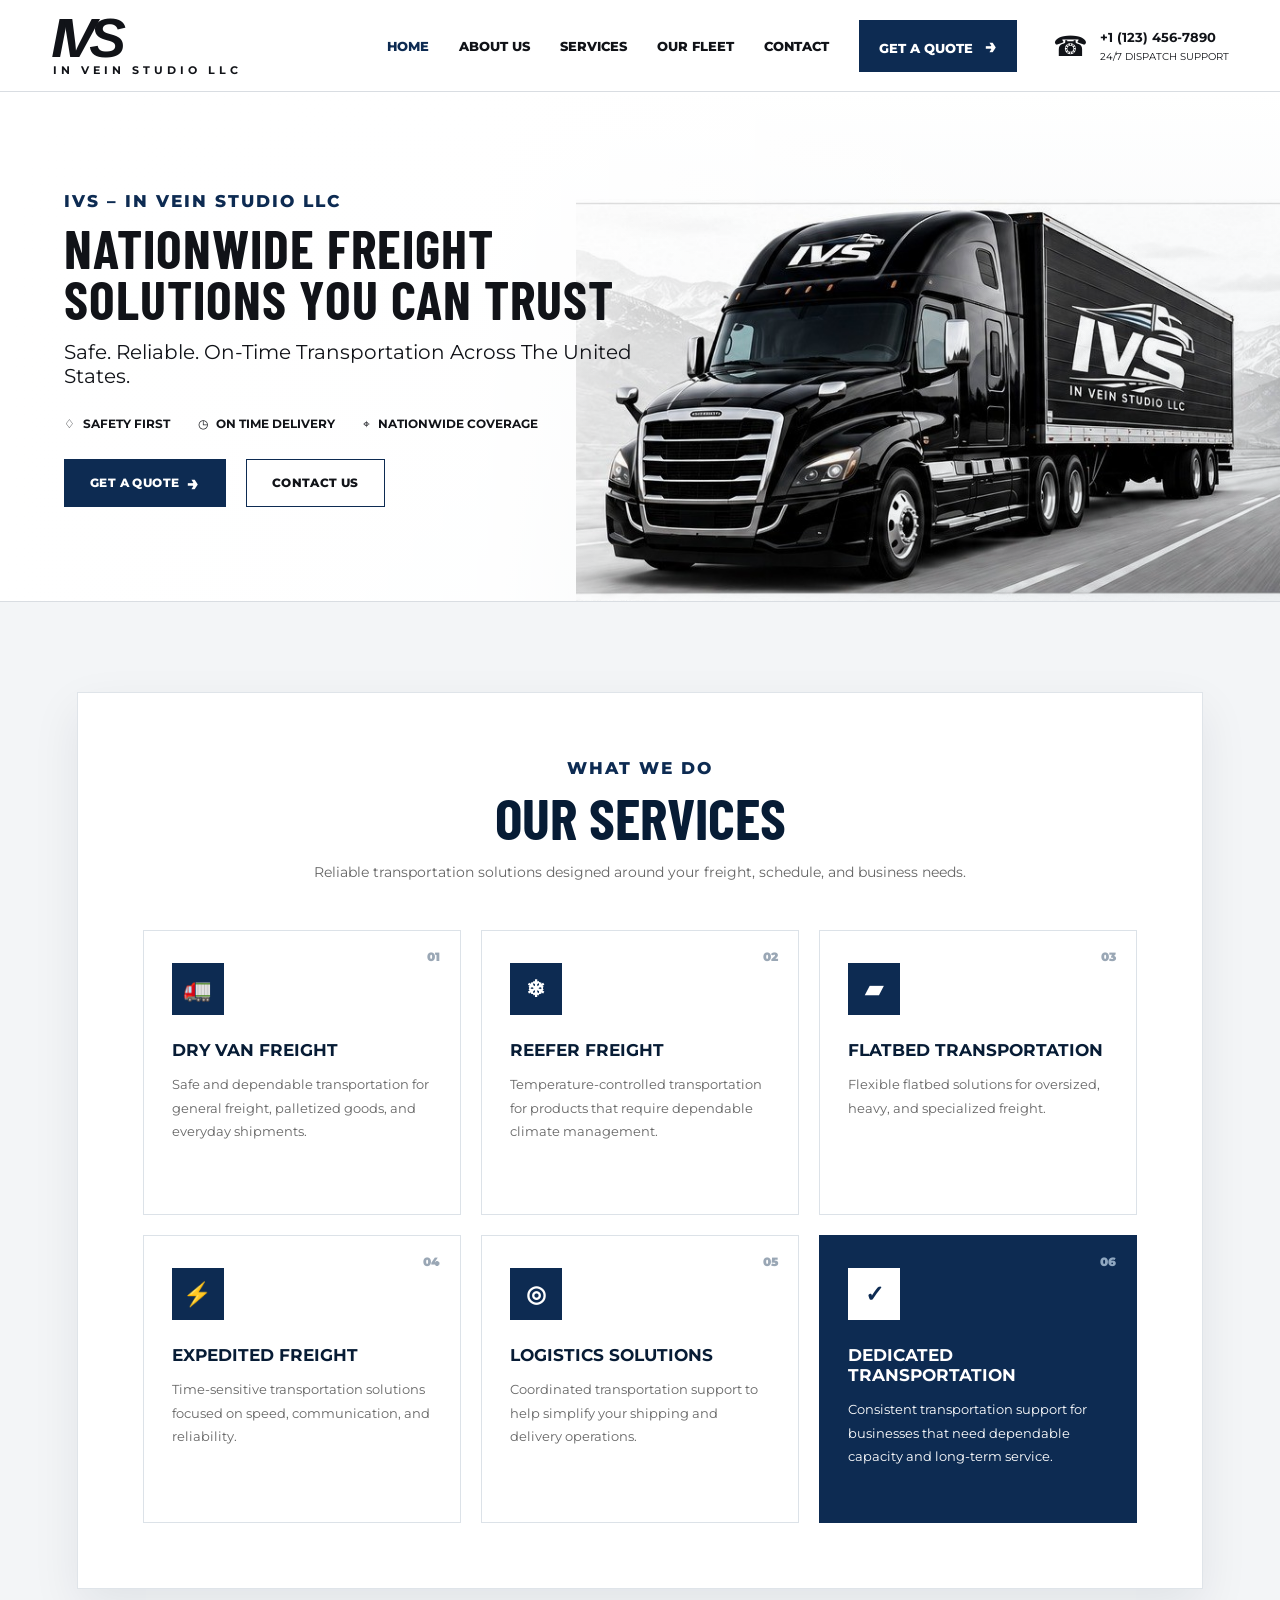
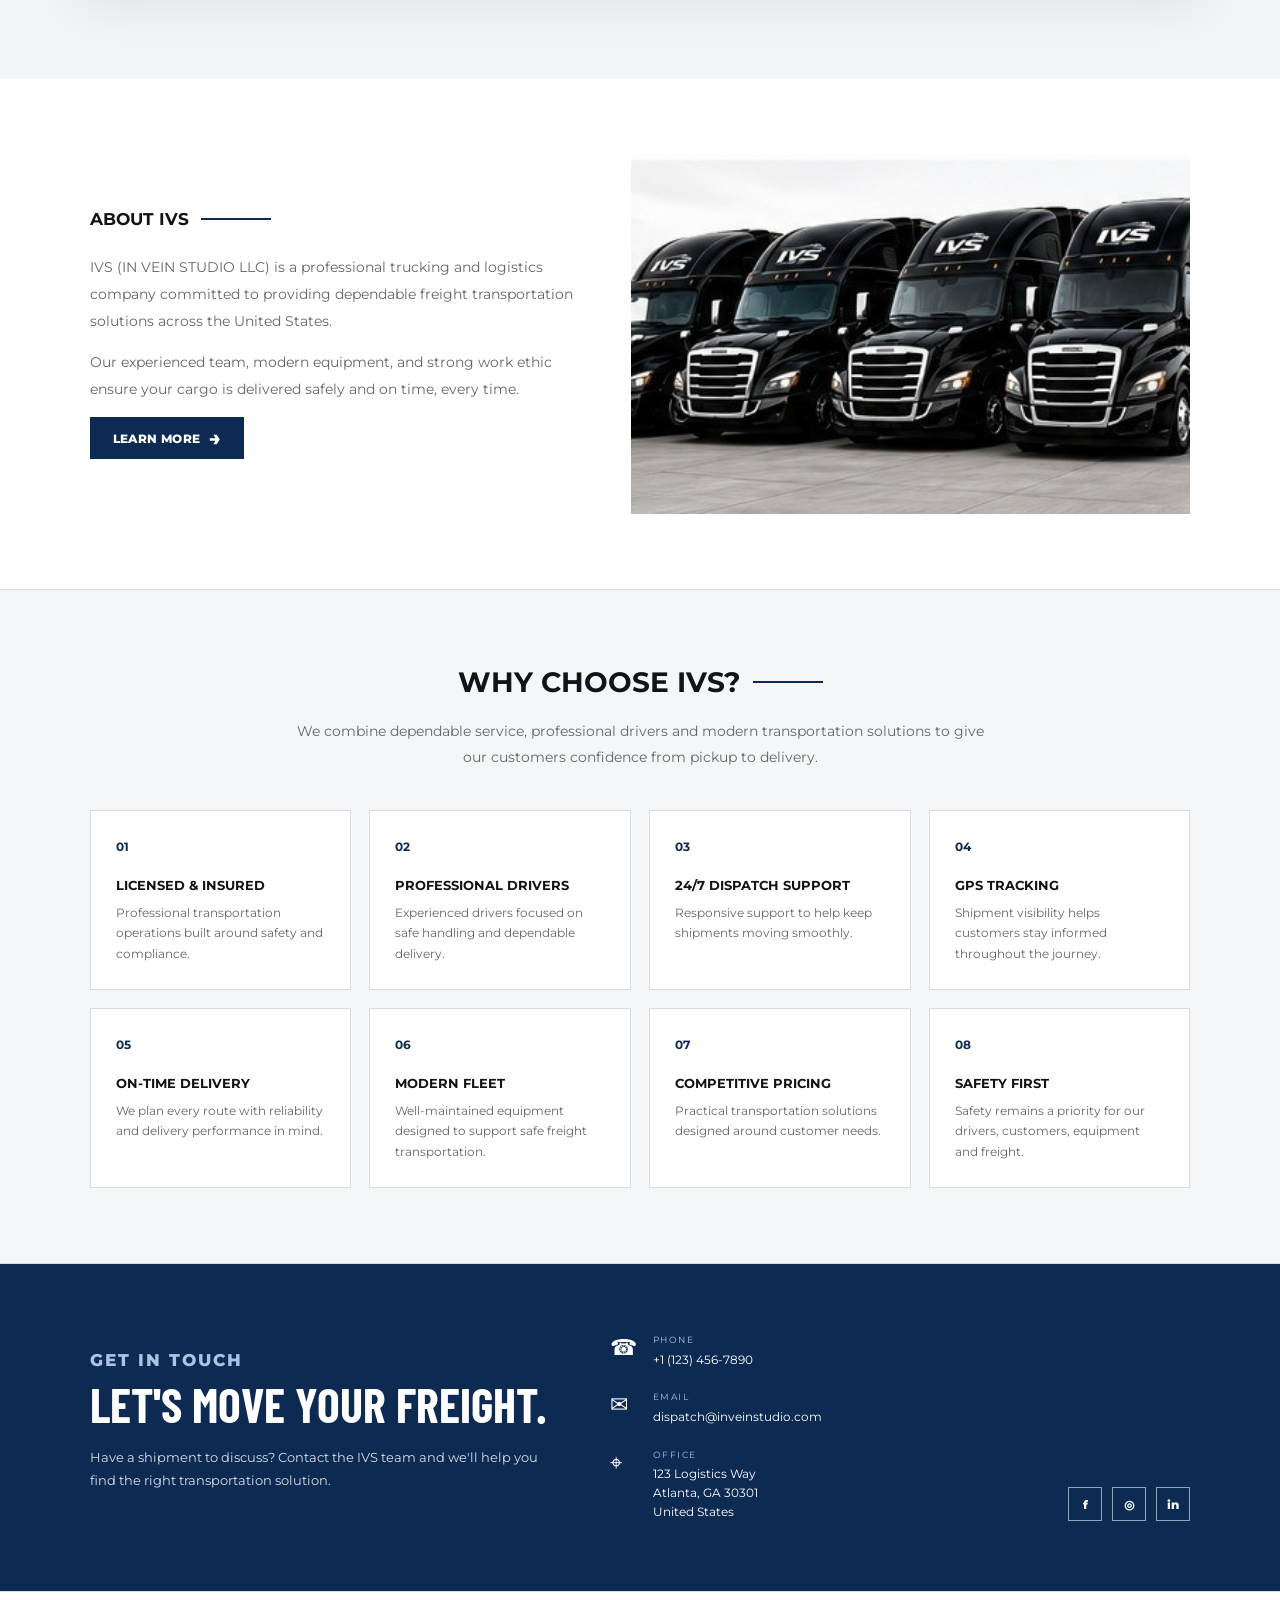
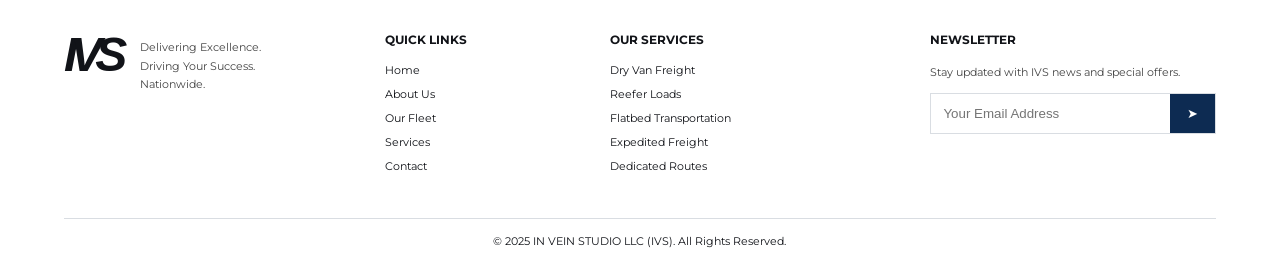
==== index.html @ 886f889c "IVS" ====
<!DOCTYPE html>
<html lang="en">
<head>
  <meta charset="UTF-8">
  <meta name="viewport" content="width=device-width, initial-scale=1.0">
  <meta name="description" content="IVS – In Vein Studio LLC provides reliable nationwide freight and trucking solutions across the United States.">
  <meta name="keywords" content="IVS, In Vein Studio LLC, trucking, freight, logistics, nationwide transportation">
  <meta name="theme-color" content="#0d2b52">
  <title>IVS – In Vein Studio LLC | Nationwide Freight Solutions</title>
  <link rel="stylesheet" href="style.css">
</head>
<body>
  <header class="site-header">
    <a class="brand" href="#home" aria-label="IVS Home">
      <span class="brand-mark">IVS</span>
      <span class="brand-sub">IN VEIN STUDIO LLC</span>
    </a>

    <button class="menu-toggle" aria-label="Open navigation" aria-expanded="false">☰</button>

    <nav class="nav" id="nav">
      <a class="active" href="#home">HOME</a>
      <a href="/about.html">ABOUT US</a>
      <a href="#services">SERVICES</a>
      <a href="#fleet">OUR FLEET</a>
      <a href="#contact">CONTACT</a>
      <a class="nav-quote" href="#quote">GET A QUOTE <span>→</span></a>
    </nav>

    <div class="header-phone">
      <span class="phone-icon">☎</span>
      <div><strong>+1 (123) 456-7890</strong><small>24/7 DISPATCH SUPPORT</small></div>
    </div>
  </header>

  <main>
    <section class="hero" id="home">
      <div class="hero-bg"></div>
      <div class="hero-content">
        <p class="eyebrow">IVS – IN VEIN STUDIO LLC</p>
        <h1>NATIONWIDE FREIGHT<br> SOLUTIONS YOU CAN TRUST</h1>
        <p class="hero-copy">Safe. Reliable. On-Time Transportation Across The United States.</p>

        <div class="trust-row">
          <span>♢ <b>SAFETY FIRST</b></span>
          <span>◷ <b>ON TIME DELIVERY</b></span>
          <span>⌖ <b>NATIONWIDE COVERAGE</b></span>
        </div>

        <div class="hero-actions">
          <a class="btn primary" href="#quote">GET A QUOTE <span>→</span></a>
          <a class="btn outline" href="#contact">CONTACT US</a>
        </div>
      </div>
      <img class="hero-truck" src="hero-truck.jpg" alt="IVS semi truck">
    </section>

    
<section id="services" class="services-section">
  <div class="services-container">
    <div class="section-heading">
      <p class="eyebrow">WHAT WE DO</p>
      <h2>OUR SERVICES</h2>
      <p>Reliable transportation solutions designed around your freight, schedule, and business needs.</p>
    </div>

    <div class="services-grid">
      <article class="service-card">
        <div class="service-number">01</div>
        <div class="service-icon">🚛</div>
        <h3>DRY VAN FREIGHT</h3>
        <p>Safe and dependable transportation for general freight, palletized goods, and everyday shipments.</p>
        
      </article>

      <article class="service-card">
        <div class="service-number">02</div>
        <div class="service-icon">❄</div>
        <h3>REEFER FREIGHT</h3>
        <p>Temperature-controlled transportation for products that require dependable climate management.</p>
        
      </article>

      <article class="service-card">
        <div class="service-number">03</div>
        <div class="service-icon">▰</div>
        <h3>FLATBED TRANSPORTATION</h3>
        <p>Flexible flatbed solutions for oversized, heavy, and specialized freight.</p>
        
      </article>

      <article class="service-card">
        <div class="service-number">04</div>
        <div class="service-icon">⚡</div>
        <h3>EXPEDITED FREIGHT</h3>
        <p>Time-sensitive transportation solutions focused on speed, communication, and reliability.</p>
        
      </article>

      <article class="service-card">
        <div class="service-number">05</div>
        <div class="service-icon">◎</div>
        <h3>LOGISTICS SOLUTIONS</h3>
        <p>Coordinated transportation support to help simplify your shipping and delivery operations.</p>
        
      </article>

      <article class="service-card service-card-featured">
        <div class="service-number">06</div>
        <div class="service-icon">✓</div>
        <h3>DEDICATED TRANSPORTATION</h3>
        <p>Consistent transportation support for businesses that need dependable capacity and long-term service.</p>
        
      </article>
    </div>
  </div>
</section>


    <section class="about-section" id="about">
      <div class="about-inner">
        <div class="about-copy">
          <div class="title-line"><h2>ABOUT IVS</h2><span></span></div>
          <p>IVS (IN VEIN STUDIO LLC) is a professional trucking and logistics company committed to providing dependable freight transportation solutions across the United States.</p>
          <p>Our experienced team, modern equipment, and strong work ethic ensure your cargo is delivered safely and on time, every time.</p>
          <a class="btn primary small" href="about.html">LEARN MORE <span>→</span></a>
        </div>
        <div class="fleet-image"><img src="fleet-trucks.jpg" alt="IVS fleet of trucks"></div>
      </div>
    </section>

    <section class="why-section" id="why-choose">
      <div class="why-inner">
        <div class="title-line"><h2>WHY CHOOSE IVS?</h2><span></span></div>
        <p class="section-intro">We combine dependable service, professional drivers and modern transportation solutions to give our customers confidence from pickup to delivery.</p>
        <div class="why-grid">
          <article><strong>01</strong><h3>LICENSED &amp; INSURED</h3><p>Professional transportation operations built around safety and compliance.</p></article>
          <article><strong>02</strong><h3>PROFESSIONAL DRIVERS</h3><p>Experienced drivers focused on safe handling and dependable delivery.</p></article>
          <article><strong>03</strong><h3>24/7 DISPATCH SUPPORT</h3><p>Responsive support to help keep shipments moving smoothly.</p></article>
          <article><strong>04</strong><h3>GPS TRACKING</h3><p>Shipment visibility helps customers stay informed throughout the journey.</p></article>
          <article><strong>05</strong><h3>ON-TIME DELIVERY</h3><p>We plan every route with reliability and delivery performance in mind.</p></article>
          <article><strong>06</strong><h3>MODERN FLEET</h3><p>Well-maintained equipment designed to support safe freight transportation.</p></article>
          <article><strong>07</strong><h3>COMPETITIVE PRICING</h3><p>Practical transportation solutions designed around customer needs.</p></article>
          <article><strong>08</strong><h3>SAFETY FIRST</h3><p>Safety remains a priority for our drivers, customers, equipment and freight.</p></article>
        </div>
      </div>
    </section>

    <section class="contact-section" id="contact">
      <div class="contact-inner">
        <div><p class="eyebrow">GET IN TOUCH</p><h2>LET'S MOVE YOUR FREIGHT.</h2><p class="contact-intro">Have a shipment to discuss? Contact the IVS team and we'll help you find the right transportation solution.</p></div>
        <div class="contact-details">
          <div><span>☎</span><div><small>PHONE</small><a href="tel:+11234567890">+1 (123) 456-7890</a></div></div>
          <div><span>✉</span><div><small>EMAIL</small><a href="mailto:dispatch@inveinstudio.com">dispatch@inveinstudio.com</a></div></div>
          <div><span>⌖</span><div><small>OFFICE</small><p>123 Logistics Way<br>Atlanta, GA 30301<br>United States</p></div></div>
        </div>
        <div class="socials"><a href="#" aria-label="Facebook">f</a><a href="#" aria-label="Instagram">◎</a><a href="#" aria-label="LinkedIn">in</a></div>
      </div>
    </section>

    <!-- <section class="quote-section" id="quote">
      <div>
        <p class="eyebrow">FAST • SAFE • RELIABLE</p>
        <h2>MOVE YOUR FREIGHT WITH CONFIDENCE.</h2>
        <p>Tell us what you need transported and our dispatch team will get back to you.</p>
      </div>
      <form id="quoteForm">
        <input name="name" placeholder="Your Name" required>
        <input name="email" type="email" placeholder="Email Address" required>
        <input name="phone" placeholder="Phone Number">
        <select name="service">
          <option>Dry Van Freight</option>
          <option>Reefer Loads</option>
          <option>Flatbed Transportation</option>
          <option>Expedited Freight</option>
          <option>Dedicated Routes</option>
          <option>Logistics Solutions</option>
        </select>
        <textarea name="message" placeholder="Tell us about your shipment"></textarea>
        <button class="btn primary" type="submit">REQUEST A QUOTE →</button>
        <p class="form-note" id="formNote"></p>
      </form>
    </section> -->
  </main>

  <footer class="footer">
    <div class="footer-brand">
      <div class="brand-mark">IVS</div>
      <p>Delivering Excellence.<br>Driving Your Success.<br>Nationwide.</p>
    </div>
    <div>
      <h3>QUICK LINKS</h3>
      <a href="#home">Home</a><a href="about.html">About Us</a><a href="#fleet">Our Fleet</a><a href="#services">Services</a><a href="#contact">Contact</a>
    </div>
    <div>
      <h3>OUR SERVICES</h3>
      <a href="#services">Dry Van Freight</a><a href="#services">Reefer Loads</a><a href="#services">Flatbed Transportation</a><a href="#services">Expedited Freight</a><a href="#services">Dedicated Routes</a>
    </div>
    <div>
      <h3>NEWSLETTER</h3>
      <p>Stay updated with IVS news and special offers.</p>
      <form class="newsletter" onsubmit="return false;">
        <input type="email" placeholder="Your Email Address">
        <button aria-label="Subscribe">➤</button>
      </form>
    </div>
    <div class="copyright">© 2025 IN VEIN STUDIO LLC (IVS). All Rights Reserved.</div>
  </footer>

  <script src="script.js"></script>
</body>
</html>
---- style.css ----
@import url('https://fonts.googleapis.com/css2?family=Barlow+Condensed:wght@600;700;800&family=Montserrat:wght@400;500;600;700;800&display=swap');

:root{
  --navy:#0d2b52;
  --navy2:#071c35;
  --ink:#111318;
  --muted:#62676e;
  --line:#d9dde2;
  --soft:#f5f6f7;
  --white:#fff;
}
*{box-sizing:border-box}
html{scroll-behavior:smooth}
body{margin:0;color:var(--ink);font-family:Montserrat,Arial,sans-serif;background:#fff}
a{text-decoration:none;color:inherit}
.site-header{height:92px;border-bottom:1px solid var(--line);display:flex;align-items:center;padding:0 4%;gap:30px;position:sticky;top:0;background:#fff;z-index:20}
.brand{min-width:300px;line-height:.85}
.brand-mark{font-family:Arial Black,Arial,sans-serif;font-size:55px;font-weight:900;letter-spacing:-7px;font-style:italic;display:block}
.brand-sub{font-size:11px;letter-spacing:4px;font-weight:700;margin-left:2px}
.nav{display:flex;align-items:center;gap:30px;flex:1;justify-content:center;font-size:13px;font-weight:800}
.nav a{padding:37px 0;white-space:nowrap}
.nav a.active{color:var(--navy)}
.nav-quote{background:var(--navy);color:#fff!important;padding:14px 20px!important}
.nav-quote span,.btn span{font-size:20px;margin-left:8px}
.header-phone{display:flex;align-items:center;gap:12px;white-space:nowrap}
.phone-icon{font-size:28px}
.header-phone strong{display:block;font-size:13px}
.header-phone small{display:block;font-size:10px;margin-top:5px}
.menu-toggle{display:none;background:none;border:0;font-size:28px}

.hero{position:relative;min-height:510px;overflow:hidden;border-bottom:1px solid var(--line);display:flex;align-items:center}
.hero-bg{position:absolute;inset:0;background:linear-gradient(90deg,#fff 0%,rgba(255,255,255,.96) 38%,rgba(255,255,255,.15) 75%,rgba(255,255,255,0) 100%),linear-gradient(#fff,#eef1f3);z-index:0}
.hero-content{position:relative;z-index:2;width:53%;padding:55px 0 50px 5%}
.eyebrow{color:var(--navy);font-weight:800;letter-spacing:2px;font-size:17px;margin:0 0 12px}
.hero h1{font-family:'Barlow Condensed',Arial,sans-serif;font-size:54px;line-height:.93;margin:0;letter-spacing:1px}
.hero-copy{font-size:20px;margin:16px 0 28px;max-width:700px}
.trust-row{display:flex;gap:28px;flex-wrap:wrap;font-size:12px}
.trust-row span{display:flex;align-items:center;gap:8px}
.trust-row b{font-size:12px}
.hero-actions{display:flex;gap:20px;margin-top:28px}
.btn{display:inline-flex;align-items:center;justify-content:center;min-height:48px;padding:0 25px;font-size:12px;font-weight:800;letter-spacing:.4px;border:1px solid var(--navy);cursor:pointer}
.primary{background:var(--navy);color:#fff}
.outline{background:#fff}
.small{min-height:42px;padding:0 22px}
.hero-truck{position:absolute;right:-3%;bottom:0;width:58%;max-height:450px;object-fit:cover;object-position:center;border:0;mix-blend-mode:multiply}

.services-strip{border-bottom:1px solid var(--line)}
.section-label{display:flex;align-items:center;justify-content:center;gap:20px;font-weight:800;font-size:18px;padding:10px 0}
.section-label span{height:1px;width:100px;background:var(--navy)}
.service-grid{display:grid;grid-template-columns:repeat(8,1fr)}
.service-grid article{min-height:104px;border-right:1px solid var(--line);display:flex;flex-direction:column;align-items:center;justify-content:center;text-align:center;padding:10px}
.service-grid article:last-child{border-right:0}
.service-icon{font-size:34px;font-weight:900;line-height:1;margin-bottom:9px}
.service-grid h3{font-size:10px;line-height:1.25;margin:0}

.section{padding:34px 4%;display:grid;grid-template-columns:1.1fr 2fr 1.05fr 1.1fr;gap:25px}
.title-line{display:flex;align-items:center;gap:12px;margin-bottom:20px}
.title-line h2{font-size:17px;margin:0;white-space:nowrap}
.title-line span{width:70px;height:2px;background:var(--navy)}
.about-copy p,.why li,.contact-card p{font-size:12px;line-height:1.8}
.about-copy p{margin:0 0 14px}
.fleet-image{overflow:hidden;min-height:245px}
.fleet-image img{width:100%;height:100%;object-fit:cover}
.why ul{list-style:none;padding:0;margin:0}
.why li{margin:0 0 6px}
.why li::before{content:'✓';display:inline-flex;align-items:center;justify-content:center;width:17px;height:17px;border-radius:50%;background:#111;color:#fff;font-size:10px;margin-right:9px}
.contact-card{border:1px solid var(--line);padding:18px}
.contact-card p{margin:0 0 17px}
.contact-card a:hover{color:var(--navy)}
.socials{display:flex;gap:15px;margin-top:24px}
.socials a{width:30px;height:30px;border:1px solid #111;display:grid;place-items:center;font-weight:800;font-size:12px}

.quote-section{background:var(--navy2);color:#fff;padding:55px 7%;display:grid;grid-template-columns:1fr 1.15fr;gap:70px}
.quote-section .eyebrow{color:#a9c4e6}
.quote-section h2{font-family:'Barlow Condensed';font-size:50px;line-height:.95;margin:10px 0 15px}
.quote-section p{line-height:1.7;color:#d7dee7}
#quoteForm{display:grid;grid-template-columns:1fr 1fr;gap:12px}
#quoteForm input,#quoteForm select,#quoteForm textarea{width:100%;padding:14px;border:1px solid #49617c;background:#102944;color:#fff;font:inherit;font-size:12px}
#quoteForm textarea{grid-column:1/-1;min-height:110px;resize:vertical}
#quoteForm .btn{border:0}
.form-note{grid-column:1/-1;margin:0!important;font-size:12px!important;color:#bfe4c5!important}

.footer{display:grid;grid-template-columns:1.5fr 1fr 1.5fr 1.5fr;gap:35px;padding:35px 5% 20px;border-top:1px solid var(--line);position:relative}
.footer-brand{display:flex;gap:20px;align-items:flex-start}
.footer-brand .brand-mark{font-size:48px}
.footer p{font-size:11px;line-height:1.7;color:#444}
.footer h3{font-size:12px;margin:5px 0 16px}
.footer>div>a{display:block;font-size:11px;margin:0 0 10px}
.newsletter{display:flex;border:1px solid var(--line)}
.newsletter input{border:0;outline:0;padding:12px;min-width:0;flex:1}
.newsletter button{width:45px;border:0;background:var(--navy);color:#fff}
.copyright{grid-column:1/-1;text-align:center;border-top:1px solid var(--line);padding-top:15px;font-size:11px}

@media(max-width:1100px){
  .brand{min-width:210px}
  .nav{gap:15px}
  .header-phone{display:none}
  .hero-content{width:65%}
  .hero-truck{width:60%;right:-12%}
  .section{grid-template-columns:1fr 1.5fr;grid-template-areas:"about fleet" "why contact"}
  .about-copy{grid-area:about}.fleet-image{grid-area:fleet}.why{grid-area:why}.contact-card{grid-area:contact}
}
@media(max-width:800px){
  .site-header{height:76px;padding:0 5%;justify-content:space-between}
  .brand{min-width:0}.brand-mark{font-size:42px}.brand-sub{font-size:8px;letter-spacing:3px}
  .menu-toggle{display:block}
  .nav{display:none;position:absolute;left:0;right:0;top:76px;background:#fff;border-bottom:1px solid var(--line);padding:10px 5%;flex-direction:column;gap:0}
  .nav.open{display:flex}
  .nav a{padding:14px 0;width:100%}
  .nav-quote{padding:14px 18px!important;text-align:center}
  .hero{min-height:650px;align-items:flex-start}
  .hero-content{width:100%;padding:50px 6%;z-index:3}
  .hero h1{font-size:47px}
  .hero-copy{font-size:16px}
  .hero-truck{width:125%;height:300px;right:-28%;bottom:0;opacity:.9}
  .service-grid{grid-template-columns:repeat(2,1fr)}
  .service-grid article:nth-child(2n){border-right:0}
  .section{grid-template-columns:1fr;grid-template-areas:"about" "fleet" "why" "contact"}
  .quote-section{grid-template-columns:1fr;gap:25px;padding:45px 6%}
  .quote-section h2{font-size:42px}
  .footer{grid-template-columns:1fr 1fr}
  .copyright{grid-column:1/-1}
}
@media(max-width:480px){
  .hero h1{font-size:39px}
  .trust-row{gap:12px;flex-direction:column}
  .hero-actions{flex-direction:column;max-width:240px}
  .section-label{font-size:15px}
  .section-label span{width:45px}
  #quoteForm{grid-template-columns:1fr}
  #quoteForm textarea{grid-column:auto}
  .footer{grid-template-columns:1fr}
}

/* Homepage sections arranged in a clear vertical order */
.about-section{background:#fff;border-bottom:1px solid var(--line);padding:75px 7%}
.about-inner{max-width:1200px;margin:auto;display:grid;grid-template-columns:1fr 1.15fr;gap:55px;align-items:center}
.about-copy p{font-size:14px;line-height:1.9;color:var(--muted);margin:0 0 15px}
.about-copy .title-line{margin-bottom:25px}
.fleet-image{overflow:hidden;min-height:320px}
.fleet-image img{width:100%;height:360px;object-fit:cover;display:block}
.why-section{background:var(--soft);padding:75px 7%;border-bottom:1px solid var(--line)}
.why-inner{max-width:1200px;margin:auto}
.why-section>.why-inner>.title-line{justify-content:center}
.why-section>.why-inner>.title-line h2{font-size:28px}
.section-intro{text-align:center;max-width:700px;margin:0 auto 40px;color:var(--muted);font-size:14px;line-height:1.8}
.why-grid{display:grid;grid-template-columns:repeat(4,1fr);gap:18px}
.why-grid article{background:#fff;border:1px solid var(--line);padding:25px;min-height:165px;transition:.2s}
.why-grid article:hover{transform:translateY(-3px);box-shadow:0 8px 20px rgba(0,0,0,.06)}
.why-grid strong{font-size:12px;color:var(--navy)}
.why-grid h3{font-size:13px;margin:22px 0 10px}
.why-grid p{font-size:12px;line-height:1.7;color:var(--muted);margin:0}
.contact-section{background:var(--navy);color:#fff;padding:70px 7%}
.contact-inner{max-width:1200px;margin:auto;display:grid;grid-template-columns:1.15fr 1fr auto;gap:50px;align-items:center}
.contact-section .eyebrow{color:#a9c4e6}
.contact-section h2{font-family:'Barlow Condensed',Arial,sans-serif;font-size:48px;line-height:.95;margin:8px 0 18px}
.contact-section>div>div:first-child>p:last-child{color:#d7dee7;line-height:1.8;font-size:13px;max-width:560px}
.contact-details{display:grid;gap:22px}
.contact-details>div{display:flex;gap:15px;align-items:flex-start}
.contact-details>div>span{font-size:22px;width:28px}
.contact-details small{display:block;font-size:9px;letter-spacing:1.5px;color:#a9c4e6;margin-bottom:4px}
.contact-details a,.contact-details p{font-size:12px;color:#fff;line-height:1.6;margin:0}
.contact-section .socials{display:flex;gap:10px;align-self:end}
.contact-section .socials a{width:34px;height:34px;border:1px solid #8da5be;color:#fff;display:grid;place-items:center;font-size:12px;font-weight:800}
@media(max-width:1000px){.why-grid{grid-template-columns:repeat(2,1fr)}.contact-inner{grid-template-columns:1fr 1fr}.contact-section .socials{grid-column:1/-1}}
@media(max-width:800px){.about-section{padding:60px 6%}.about-inner{grid-template-columns:1fr;gap:35px}.fleet-image img{height:280px}.why-section{padding:60px 6%}.why-grid{grid-template-columns:1fr}.contact-section{padding:55px 6%}.contact-inner{grid-template-columns:1fr;gap:30px}.contact-section .socials{grid-column:auto}}

/* Homepage sections arranged in a clear vertical order */
.about-section{background:#fff;border-bottom:1px solid var(--line);padding:75px 7%}.about-inner{max-width:1200px;margin:auto;display:grid;grid-template-columns:1fr 1.15fr;gap:55px;align-items:center}.about-copy p{font-size:14px;line-height:1.9;color:var(--muted);margin:0 0 15px}.about-copy .title-line{margin-bottom:25px}.fleet-image{overflow:hidden;min-height:320px}.fleet-image img{width:100%;height:360px;object-fit:cover;display:block}.why-section{background:var(--soft);padding:75px 7%;border-bottom:1px solid var(--line)}.why-inner{max-width:1200px;margin:auto}.why-section .title-line{justify-content:center}.why-section .title-line h2{font-size:28px}.section-intro{text-align:center;max-width:700px;margin:0 auto 40px;color:var(--muted);font-size:14px;line-height:1.8}.why-grid{display:grid;grid-template-columns:repeat(4,1fr);gap:18px}.why-grid article{background:#fff;border:1px solid var(--line);padding:25px;min-height:165px;transition:.2s}.why-grid article:hover{transform:translateY(-3px);box-shadow:0 8px 20px rgba(0,0,0,.06)}.why-grid strong{font-size:12px;color:var(--navy)}.why-grid h3{font-size:13px;margin:22px 0 10px}.why-grid p{font-size:12px;line-height:1.7;color:var(--muted);margin:0}.contact-section{background:var(--navy);color:#fff;padding:70px 7%}.contact-inner{max-width:1200px;margin:auto;display:grid;grid-template-columns:1.15fr 1fr auto;gap:50px;align-items:center}.contact-section .eyebrow{color:#a9c4e6}.contact-section h2{font-family:'Barlow Condensed',Arial,sans-serif;font-size:48px;line-height:.95;margin:8px 0 18px}.contact-section .contact-intro{color:#d7dee7;line-height:1.8;font-size:13px;max-width:560px}.contact-details{display:grid;gap:22px}.contact-details>div{display:flex;gap:15px;align-items:flex-start}.contact-details>div>span{font-size:22px;width:28px}.contact-details small{display:block;font-size:9px;letter-spacing:1.5px;color:#a9c4e6;margin-bottom:4px}.contact-details a,.contact-details p{font-size:12px;color:#fff;line-height:1.6;margin:0}.contact-section .socials{display:flex;gap:10px}.contact-section .socials a{width:34px;height:34px;border:1px solid #8da5be;color:#fff;display:grid;place-items:center;font-size:12px;font-weight:800}@media(max-width:1000px){.why-grid{grid-template-columns:repeat(2,1fr)}.contact-inner{grid-template-columns:1fr 1fr}.contact-section .socials{grid-column:1/-1}}@media(max-width:800px){.about-section{padding:60px 6%}.about-inner{grid-template-columns:1fr;gap:35px}.fleet-image img{height:280px}.why-section{padding:60px 6%}.why-grid{grid-template-columns:1fr}.contact-section{padding:55px 6%}.contact-inner{grid-template-columns:1fr;gap:30px}.contact-section .socials{grid-column:auto}}


/* Dedicated Our Services container */
.services-section{
  background:#f3f5f7;
  padding:90px 6%;
}
.services-container{
  max-width:1250px;
  margin:0 auto;
  background:#ffffff;
  padding:65px;
  border:1px solid #dfe4e9;
  box-shadow:0 18px 45px rgba(7,28,53,.08);
}
.services-section .section-heading{
  text-align:center;
  max-width:720px;
  margin:0 auto 45px;
}
.services-section .section-heading h2{
  font-family:'Barlow Condensed',Arial,sans-serif;
  font-size:58px;
  line-height:.95;
  margin:8px 0 15px;
  color:#071c35;
}
.services-section .section-heading p:last-child{
  color:#666;
  line-height:1.8;
  font-size:14px;
}
.services-grid{
  display:grid;
  grid-template-columns:repeat(3,1fr);
  gap:20px;
}
.service-card{
  position:relative;
  padding:32px 28px;
  min-height:285px;
  border:1px solid #dce2e8;
  background:#fff;
  transition:transform .25s ease,box-shadow .25s ease;
}
.service-card:hover{
  transform:translateY(-6px);
  box-shadow:0 14px 30px rgba(7,28,53,.12);
}
.service-number{
  position:absolute;
  right:20px;
  top:18px;
  font-size:12px;
  font-weight:900;
  color:#9aa7b5;
}
.service-icon{
  width:52px;
  height:52px;
  display:grid;
  place-items:center;
  background:#0d2b52;
  color:#fff;
  font-size:23px;
  margin-bottom:25px;
}
.service-card h3{
  color:#071c35;
  font-size:17px;
  margin:0 0 12px;
}
.service-card p{
  color:#666;
  font-size:13px;
  line-height:1.8;
  margin-bottom:22px;
}
.service-card a{
  color:#0d2b52;
  font-size:11px;
  font-weight:900;
  text-decoration:none;
  letter-spacing:.5px;
}
.service-card-featured{
  background:#0d2b52;
  border-color:#0d2b52;
}
.service-card-featured h3,
.service-card-featured p,
.service-card-featured a{
  color:#fff;
}
.service-card-featured .service-icon{
  background:#fff;
  color:#0d2b52;
}
.service-card-featured .service-number{
  color:#8fa7c0;
}
@media(max-width:900px){
  .services-container{padding:45px 25px}
  .services-grid{grid-template-columns:repeat(2,1fr)}
}
@media(max-width:600px){
  .services-section{padding:55px 5%}
  .services-container{padding:40px 18px}
  .services-section .section-heading h2{font-size:45px}
  .services-grid{grid-template-columns:1fr}
}
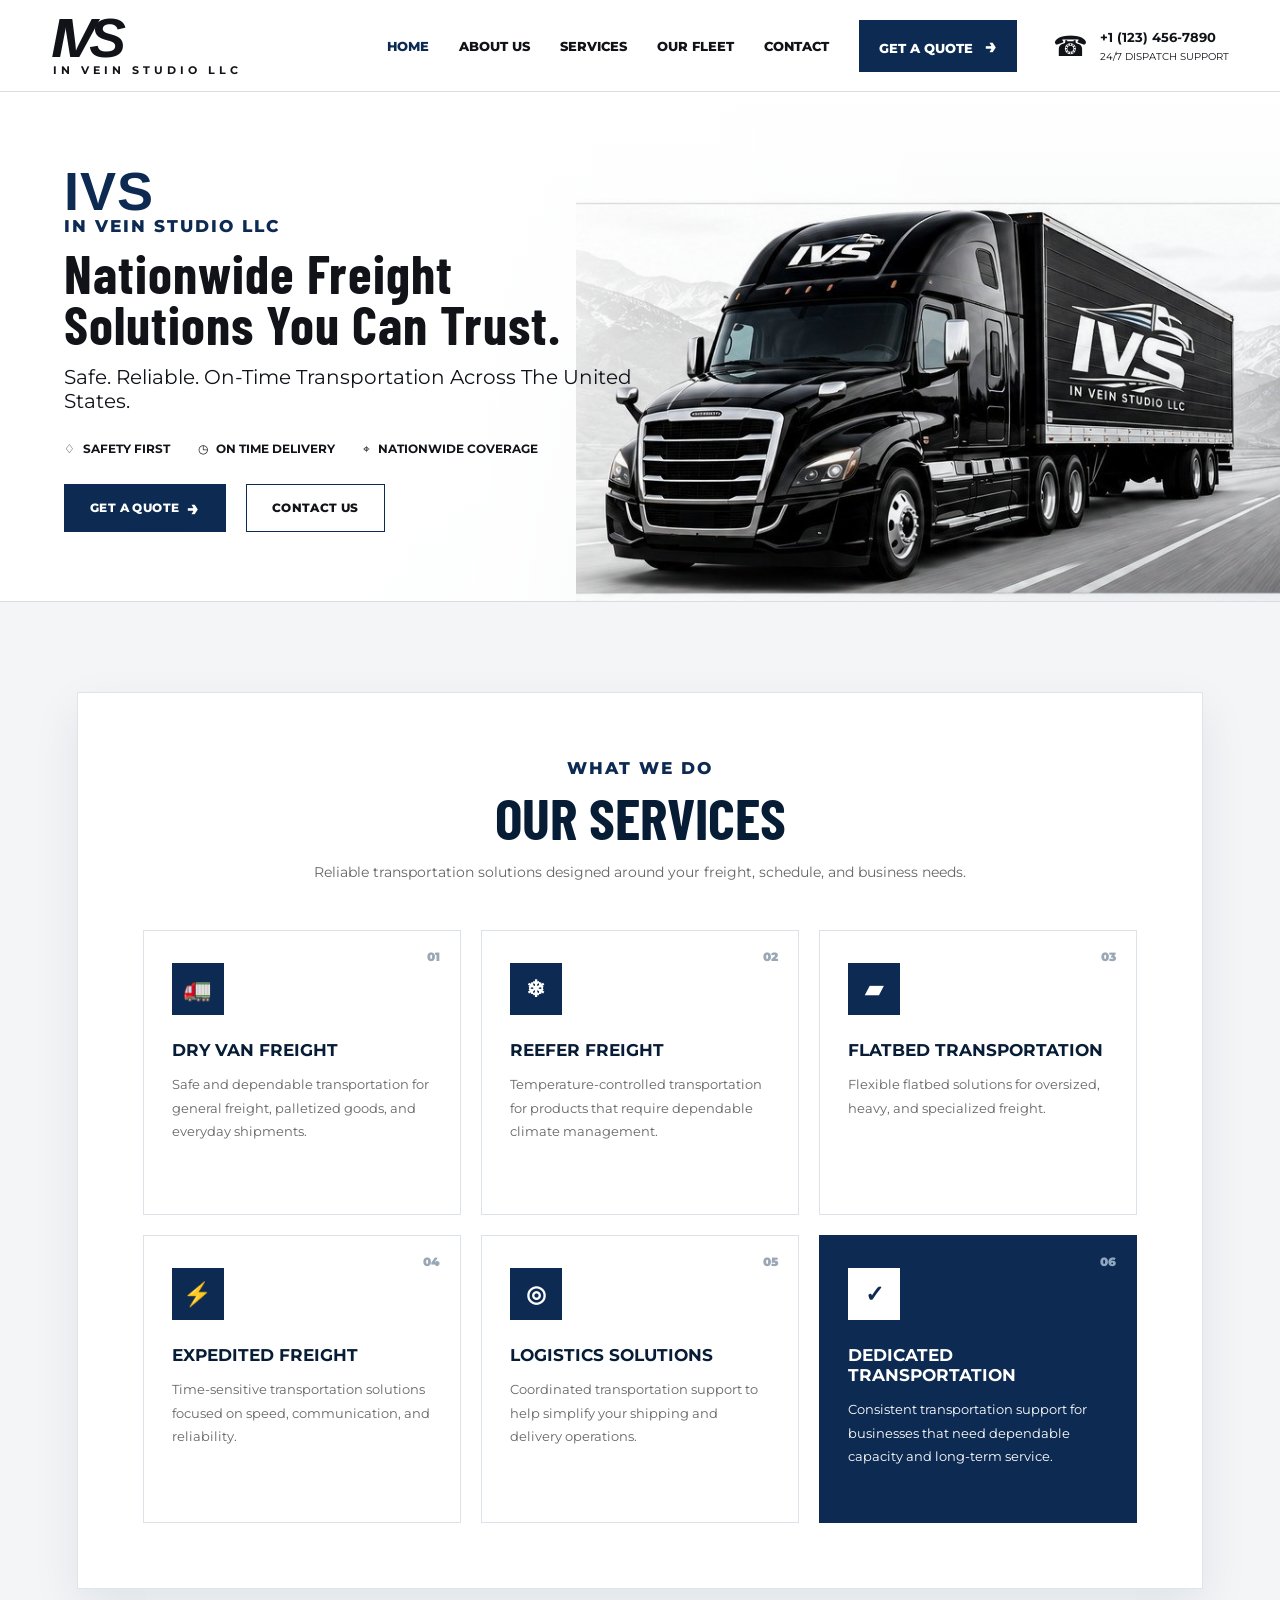
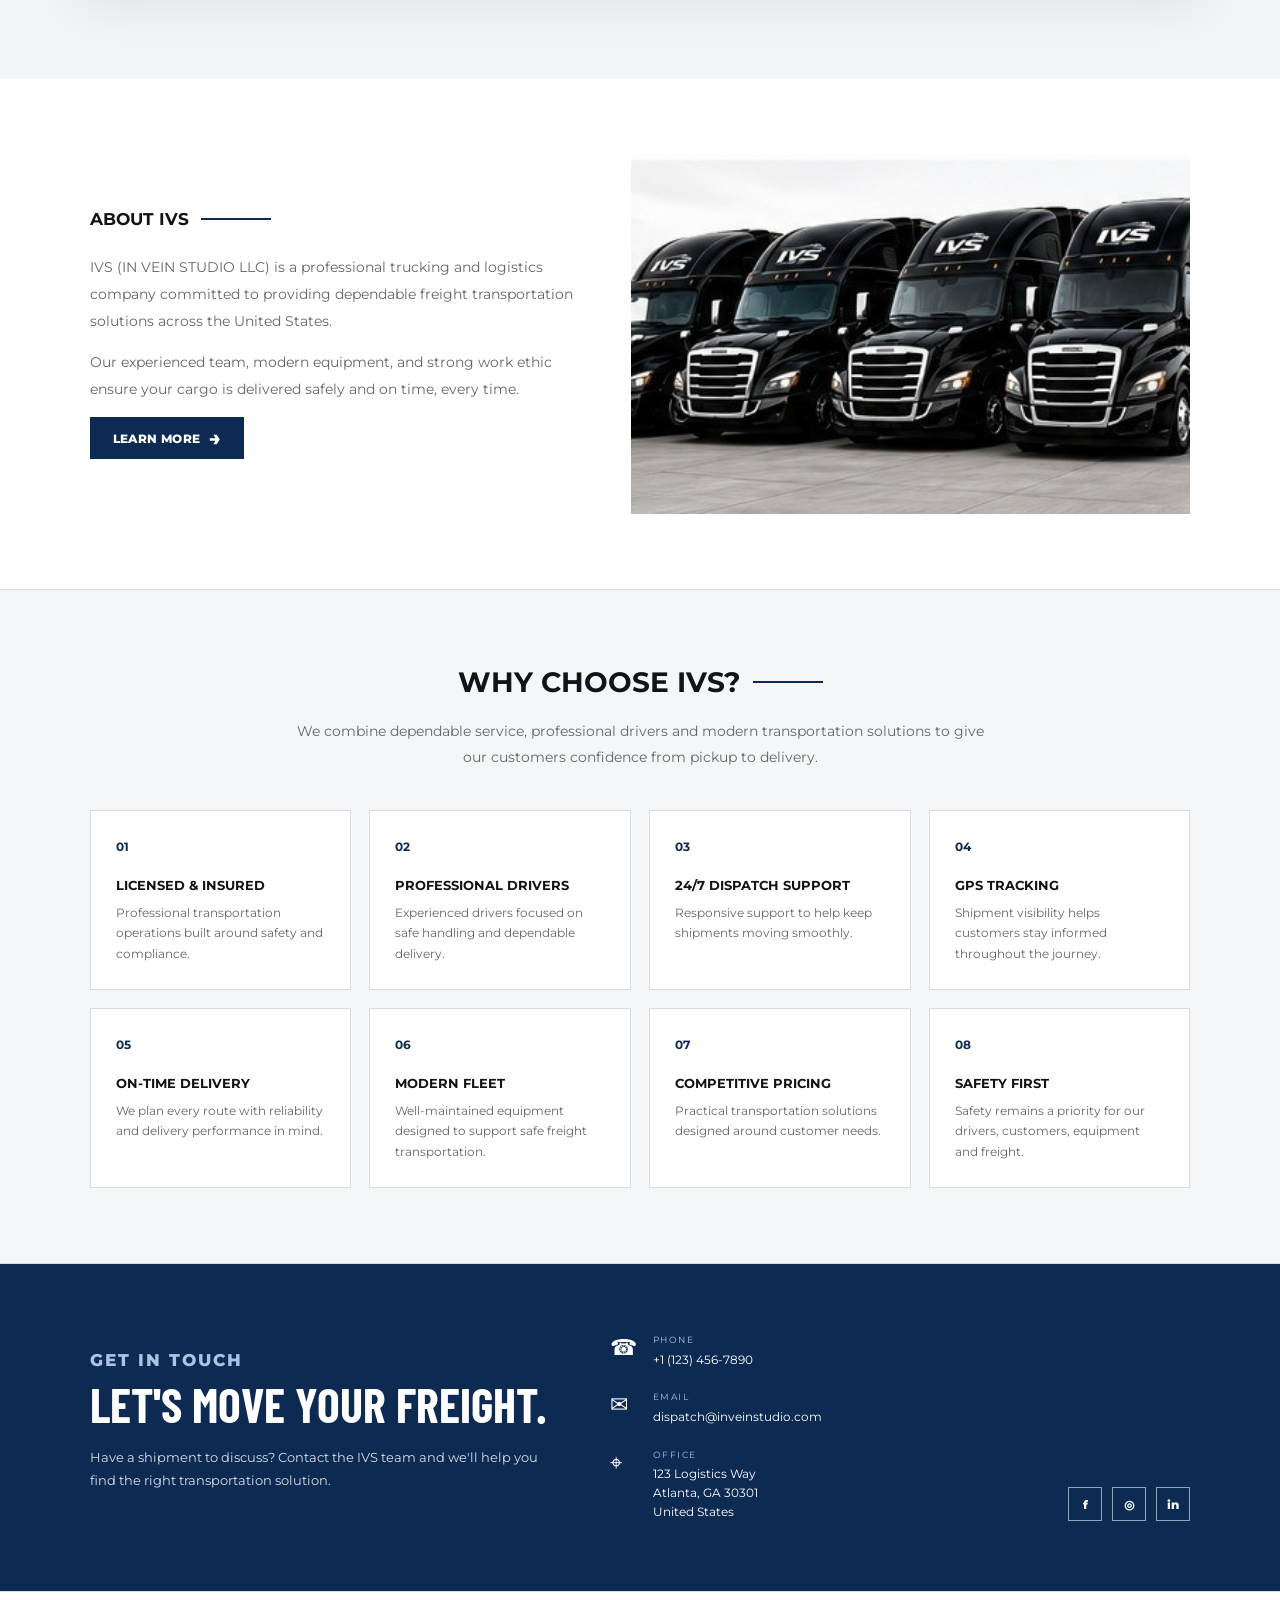
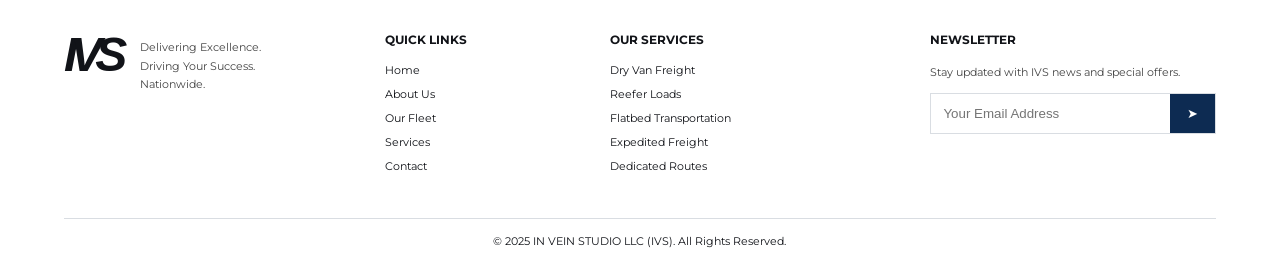
==== commit 186b2f88: "modified" ====
--- a/index.html
+++ b/index.html
@@ -9,6 +9,17 @@
   <title>IVS – In Vein Studio LLC | Nationwide Freight Solutions</title>
   <link rel="stylesheet" href="style.css">
 </head>
+
+<title>IVS – In Vein Studio LLC | Official Website</title>
+
+<meta name="description"
+content="IVS – In Vein Studio LLC. Learn about our company, services, mission and contact information.">
+
+<meta name="robots" content="index, follow">
+
+<link rel="canonical" href="https://ivs-llc.vercel.app/">
+
+
 <body>
   <header class="site-header">
     <a class="brand" href="#home" aria-label="IVS Home">
@@ -37,8 +48,11 @@
     <section class="hero" id="home">
       <div class="hero-bg"></div>
       <div class="hero-content">
-        <p class="eyebrow">IVS – IN VEIN STUDIO LLC</p>
-        <h1>NATIONWIDE FREIGHT<br> SOLUTIONS YOU CAN TRUST</h1>
+        <h1 class="eyebrow">IVS</h1>
+        <p class="eyebrow">IN VEIN STUDIO LLC</p>
+        
+        <h2>Nationwide Freight<br> Solutions You Can Trust.</h2>
+
         <p class="hero-copy">Safe. Reliable. On-Time Transportation Across The United States.</p>
 
         <div class="trust-row">
--- a/style.css
+++ b/style.css
@@ -33,6 +33,7 @@
 .hero-content{position:relative;z-index:2;width:53%;padding:55px 0 50px 5%}
 .eyebrow{color:var(--navy);font-weight:800;letter-spacing:2px;font-size:17px;margin:0 0 12px}
 .hero h1{font-family:'Barlow Condensed',Arial,sans-serif;font-size:54px;line-height:.93;margin:0;letter-spacing:1px}
+.hero h2{font-family:'Barlow Condensed',Arial,sans-serif;font-size:54px;line-height:.93;margin:0;letter-spacing:1px}
 .hero-copy{font-size:20px;margin:16px 0 28px;max-width:700px}
 .trust-row{display:flex;gap:28px;flex-wrap:wrap;font-size:12px}
 .trust-row span{display:flex;align-items:center;gap:8px}
